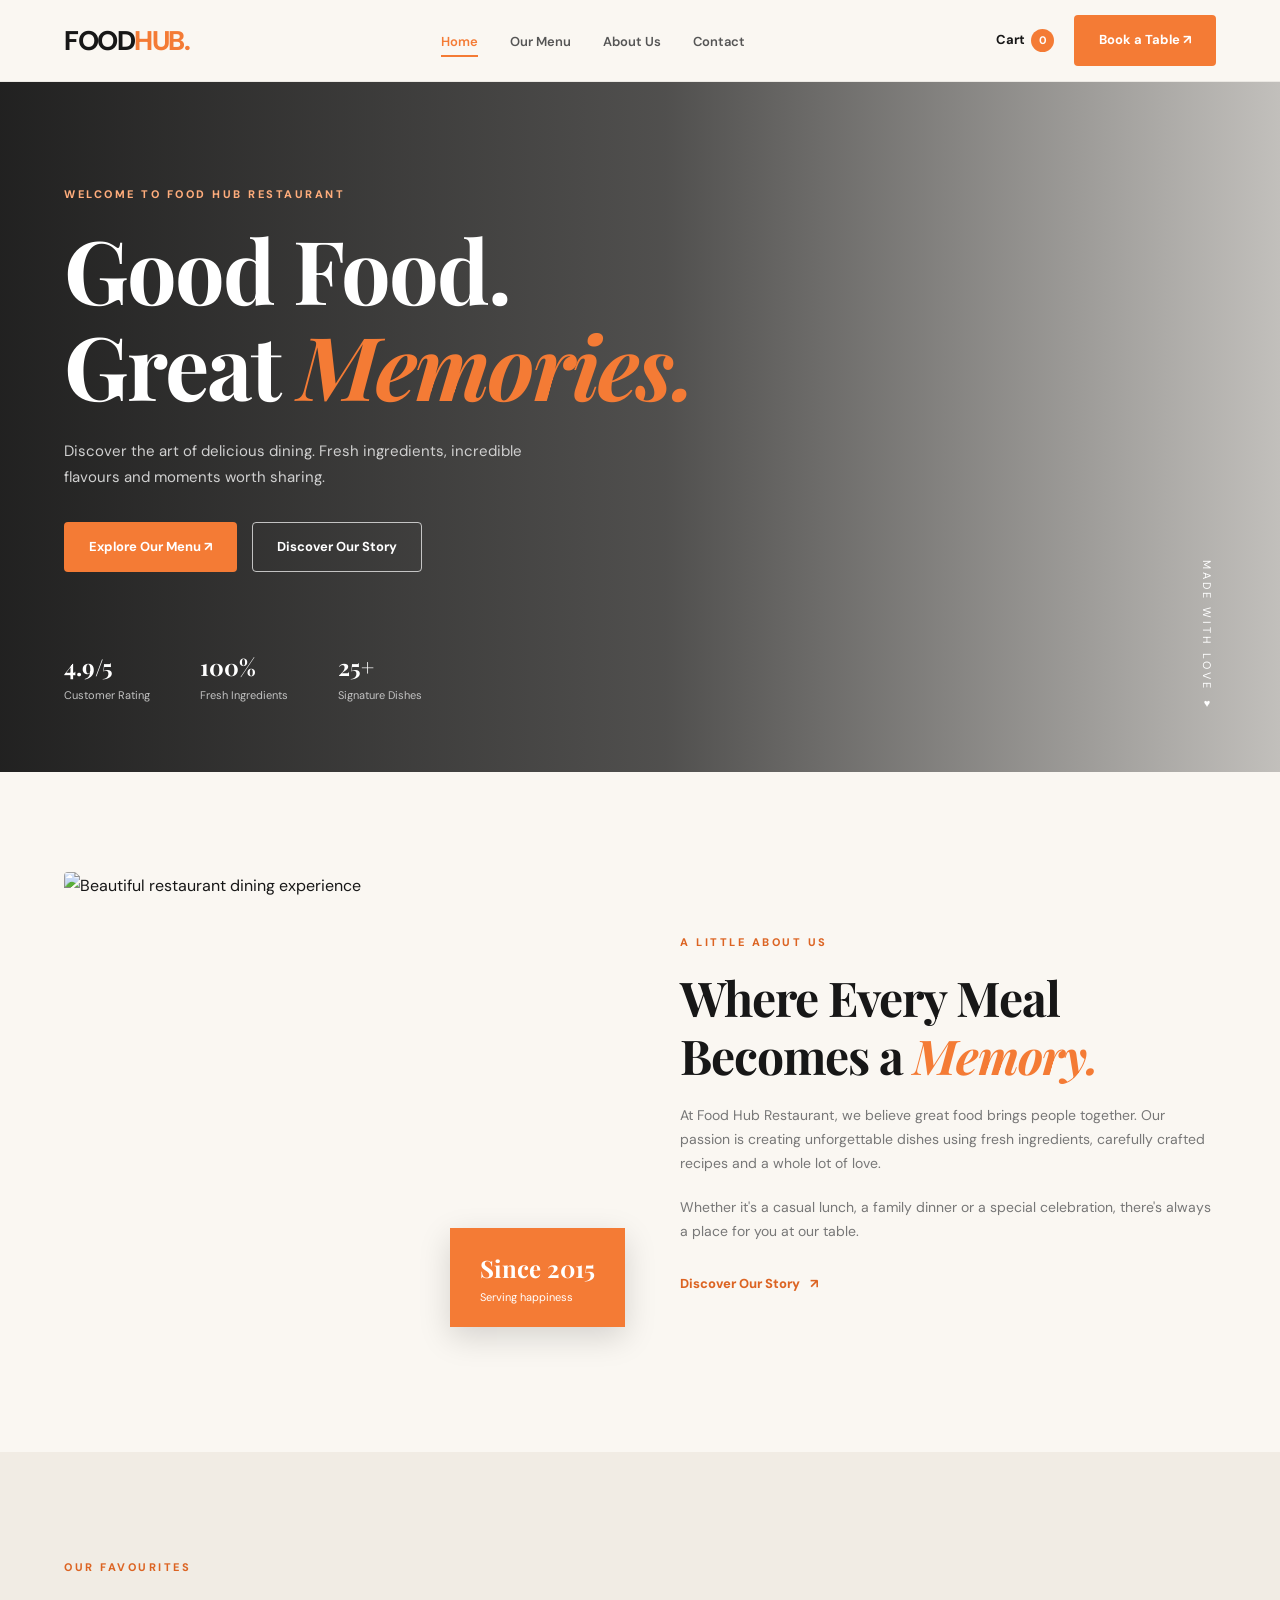
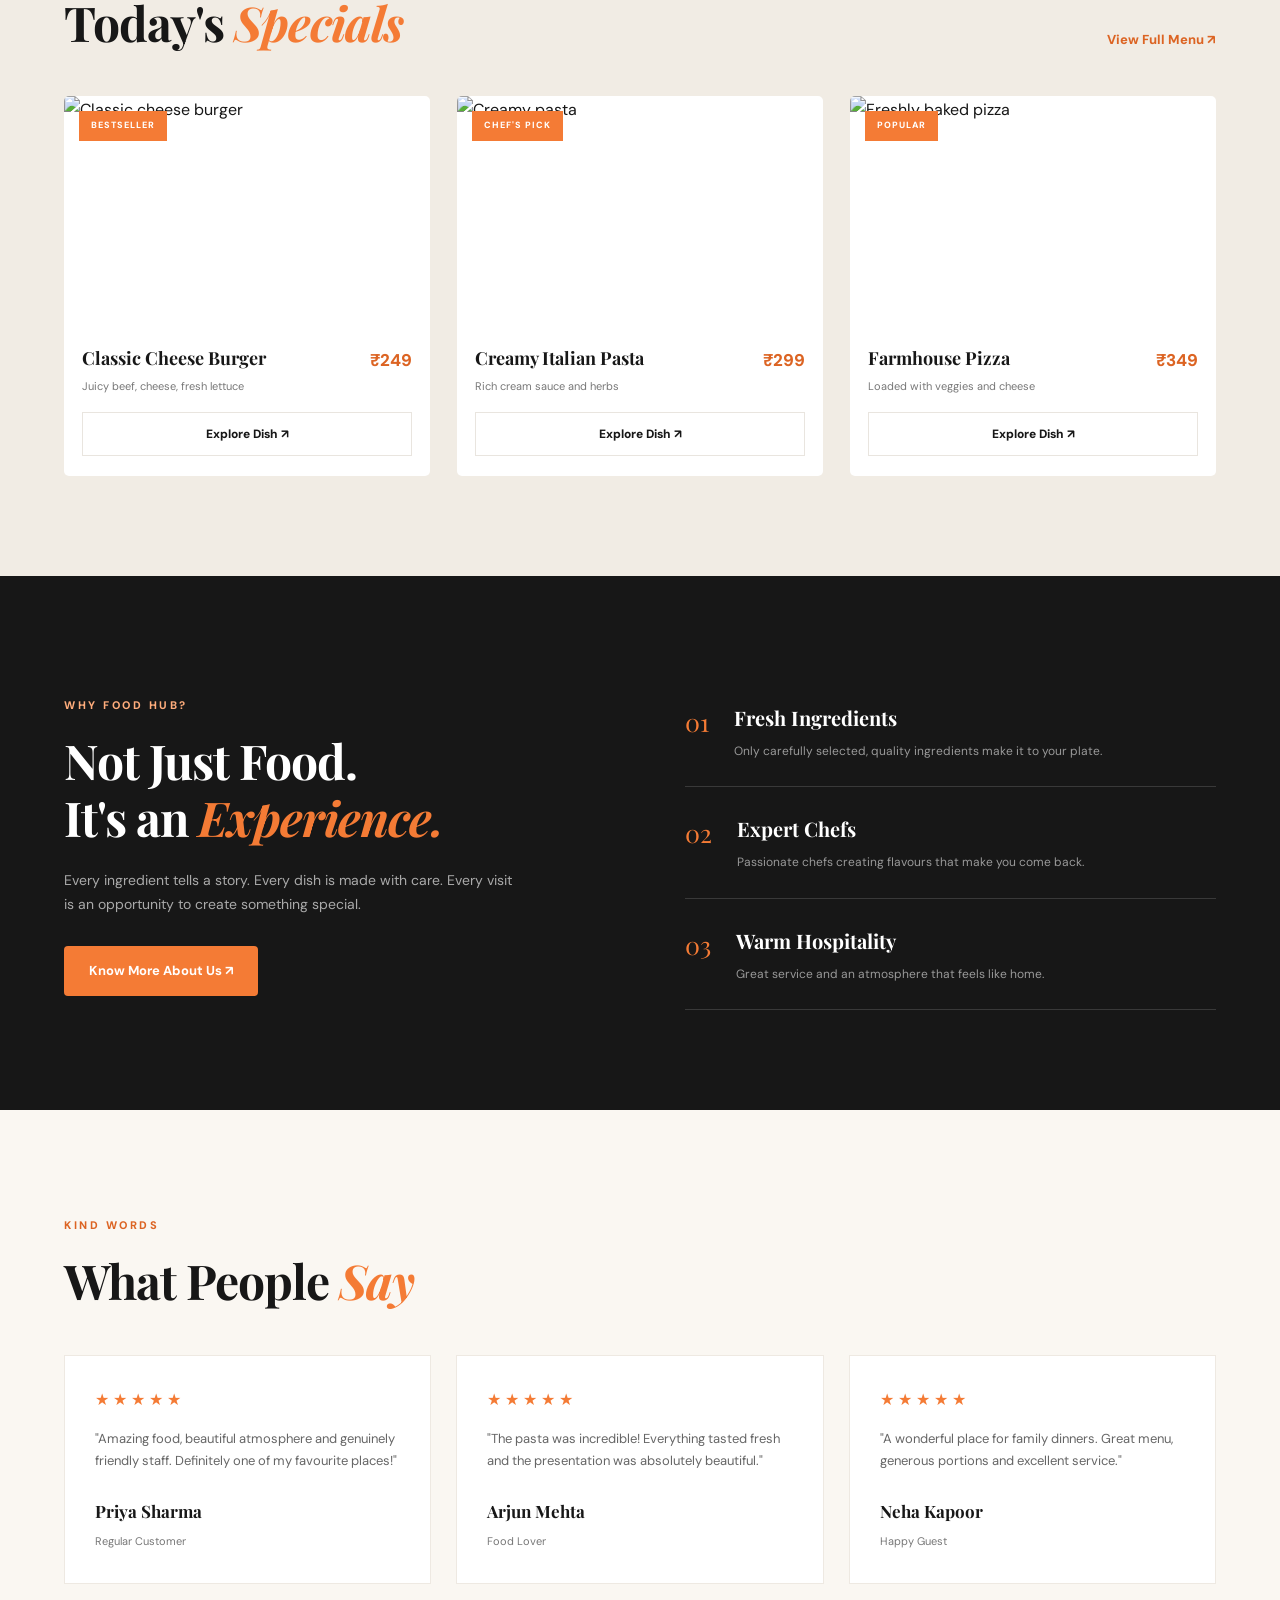
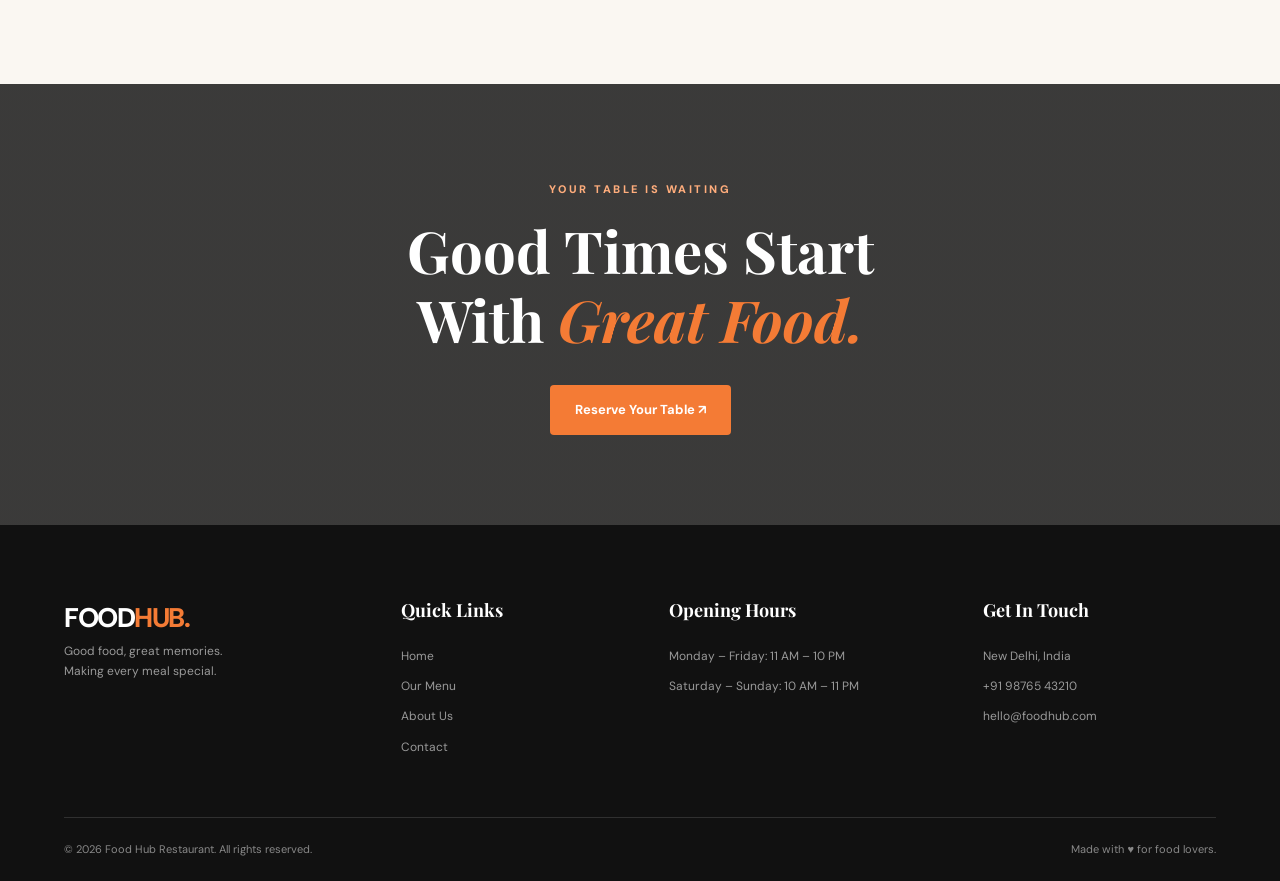
==== index.html @ f876ad27 "Initial commit - Food Hub Restaurant website" ====
<!DOCTYPE html>
<html lang="en">
<head>
    <meta charset="UTF-8">
    <meta name="viewport" content="width=device-width, initial-scale=1.0">
    <meta name="description" content="Food Hub Restaurant - Discover delicious food, fresh ingredients and unforgettable dining experiences.">
    <meta name="theme-color" content="#171717">
    <title>Food Hub Restaurant | Taste The Difference</title>
    <link rel="preconnect" href="https://fonts.googleapis.com">
    <link rel="preconnect" href="https://fonts.gstatic.com" crossorigin>
    <link href="https://fonts.googleapis.com/css2?family=DM+Sans:wght@400;500;600;700;800&family=Playfair+Display:wght@500;600;700;800&display=swap" rel="stylesheet">
    <link rel="stylesheet" href="css/style.css">
    <script src="js/main.js" defer></script>
</head>
<body>

<header class="header">
    <nav class="navbar container">
        <a href="index.html" class="logo">FOOD<span>HUB.</span></a>

        <button class="menu-toggle" aria-label="Toggle navigation" aria-expanded="false">
            <span></span><span></span><span></span>
        </button>

        <ul class="nav-links">
            <li><a href="index.html" class="active">Home</a></li>
            <li><a href="menu.html">Our Menu</a></li>
            <li><a href="about.html">About Us</a></li>
            <li><a href="contact.html">Contact</a></li>
        </ul>

        <div class="nav-actions">
            <a href="menu.html" class="cart-link">Cart <span class="cart-count">0</span></a>
            <a href="contact.html#reservation" class="btn btn-primary nav-book">Book a Table ↗</a>
        </div>
    </nav>
</header>

<main>
    <section class="hero">
        <div class="hero-overlay"></div>
        <div class="container hero-content">
            <span class="eyebrow light-eyebrow">WELCOME TO FOOD HUB RESTAURANT</span>
            <h1>Good Food.<br>Great <span>Memories.</span></h1>
            <p>Discover the art of delicious dining. Fresh ingredients, incredible flavours and moments worth sharing.</p>
            <div class="hero-buttons">
                <a href="menu.html" class="btn btn-primary">Explore Our Menu ↗</a>
                <a href="about.html" class="btn btn-outline">Discover Our Story</a>
            </div>
            <div class="hero-bottom">
                <div><strong>4.9/5</strong><span>Customer Rating</span></div>
                <div><strong>100%</strong><span>Fresh Ingredients</span></div>
                <div><strong>25+</strong><span>Signature Dishes</span></div>
            </div>
        </div>
        <div class="hero-tag">MADE WITH LOVE ♥</div>
    </section>

    <section class="welcome section-padding">
        <div class="container welcome-grid">
            <div class="welcome-image reveal">
                <img src="https://images.unsplash.com/photo-1414235077428-338989a2e8c0?auto=format&fit=crop&w=900&q=80" alt="Beautiful restaurant dining experience" loading="lazy">
                <div class="image-note"><strong>Since 2015</strong><span>Serving happiness</span></div>
            </div>
            <div class="welcome-content reveal">
                <span class="eyebrow">A LITTLE ABOUT US</span>
                <h2>Where Every Meal<br>Becomes a <span>Memory.</span></h2>
                <p>At Food Hub Restaurant, we believe great food brings people together. Our passion is creating unforgettable dishes using fresh ingredients, carefully crafted recipes and a whole lot of love.</p>
                <p>Whether it's a casual lunch, a family dinner or a special celebration, there's always a place for you at our table.</p>
                <a href="about.html" class="text-link">Discover Our Story <span>↗</span></a>
            </div>
        </div>
    </section>

    <section class="specials section-padding">
        <div class="container">
            <div class="section-heading reveal">
                <div>
                    <span class="eyebrow">OUR FAVOURITES</span>
                    <h2>Today's <span>Specials</span></h2>
                </div>
                <a href="menu.html" class="text-link">View Full Menu ↗</a>
            </div>

            <div class="food-grid">
                <article class="food-card reveal">
                    <div class="food-image">
                        <img src="https://images.unsplash.com/photo-1571091718767-18b5b1457add?auto=format&fit=crop&w=700&q=80" alt="Classic cheese burger" loading="lazy">
                        <span class="food-label">BESTSELLER</span>
                    </div>
                    <div class="food-info">
                        <div><h3>Classic Cheese Burger</h3><span>Juicy beef, cheese, fresh lettuce</span></div>
                        <div class="food-price">₹249</div>
                    </div>
                    <a href="menu.html" class="food-order">Explore Dish ↗</a>
                </article>

                <article class="food-card reveal">
                    <div class="food-image">
                        <img src="https://images.unsplash.com/photo-1473093295043-cdd812d0e601?auto=format&fit=crop&w=700&q=80" alt="Creamy pasta" loading="lazy">
                        <span class="food-label">CHEF'S PICK</span>
                    </div>
                    <div class="food-info">
                        <div><h3>Creamy Italian Pasta</h3><span>Rich cream sauce and herbs</span></div>
                        <div class="food-price">₹299</div>
                    </div>
                    <a href="menu.html" class="food-order">Explore Dish ↗</a>
                </article>

                <article class="food-card reveal">
                    <div class="food-image">
                        <img src="https://images.unsplash.com/photo-1574071318508-1cdbab80d002?auto=format&fit=crop&w=700&q=80" alt="Freshly baked pizza" loading="lazy">
                        <span class="food-label">POPULAR</span>
                    </div>
                    <div class="food-info">
                        <div><h3>Farmhouse Pizza</h3><span>Loaded with veggies and cheese</span></div>
                        <div class="food-price">₹349</div>
                    </div>
                    <a href="menu.html" class="food-order">Explore Dish ↗</a>
                </article>
            </div>
        </div>
    </section>

    <section class="experience section-padding">
        <div class="container experience-grid">
            <div class="experience-content reveal">
                <span class="eyebrow light-eyebrow">WHY FOOD HUB?</span>
                <h2>Not Just Food.<br>It's an <span>Experience.</span></h2>
                <p>Every ingredient tells a story. Every dish is made with care. Every visit is an opportunity to create something special.</p>
                <a href="about.html" class="btn btn-primary">Know More About Us ↗</a>
            </div>
            <div class="experience-points reveal">
                <div class="experience-point"><span>01</span><div><h3>Fresh Ingredients</h3><p>Only carefully selected, quality ingredients make it to your plate.</p></div></div>
                <div class="experience-point"><span>02</span><div><h3>Expert Chefs</h3><p>Passionate chefs creating flavours that make you come back.</p></div></div>
                <div class="experience-point"><span>03</span><div><h3>Warm Hospitality</h3><p>Great service and an atmosphere that feels like home.</p></div></div>
            </div>
        </div>
    </section>

    <section class="testimonials section-padding">
        <div class="container">
            <div class="section-heading reveal">
                <div><span class="eyebrow">KIND WORDS</span><h2>What People <span>Say</span></h2></div>
            </div>
            <div class="review-grid">
                <article class="review-card reveal"><div class="stars">★★★★★</div><p>"Amazing food, beautiful atmosphere and genuinely friendly staff. Definitely one of my favourite places!"</p><h4>Priya Sharma</h4><span>Regular Customer</span></article>
                <article class="review-card reveal"><div class="stars">★★★★★</div><p>"The pasta was incredible! Everything tasted fresh and the presentation was absolutely beautiful."</p><h4>Arjun Mehta</h4><span>Food Lover</span></article>
                <article class="review-card reveal"><div class="stars">★★★★★</div><p>"A wonderful place for family dinners. Great menu, generous portions and excellent service."</p><h4>Neha Kapoor</h4><span>Happy Guest</span></article>
            </div>
        </div>
    </section>

    <section class="cta-section">
        <div class="container cta-content">
            <span class="eyebrow light-eyebrow">YOUR TABLE IS WAITING</span>
            <h2>Good Times Start<br>With <span>Great Food.</span></h2>
            <a href="contact.html#reservation" class="btn btn-primary">Reserve Your Table ↗</a>
        </div>
    </section>
</main>

<footer class="footer">
    <div class="container footer-grid">
        <div><a href="index.html" class="logo footer-logo">FOOD<span>HUB.</span></a><p>Good food, great memories.<br>Making every meal special.</p></div>
        <div><h3>Quick Links</h3><a href="index.html">Home</a><a href="menu.html">Our Menu</a><a href="about.html">About Us</a><a href="contact.html">Contact</a></div>
        <div><h3>Opening Hours</h3><p>Monday – Friday: 11 AM – 10 PM</p><p>Saturday – Sunday: 10 AM – 11 PM</p></div>
        <div><h3>Get In Touch</h3><p>New Delhi, India</p><p>+91 98765 43210</p><p>hello@foodhub.com</p></div>
    </div>
    <div class="container footer-bottom"><span>© 2026 Food Hub Restaurant. All rights reserved.</span><span>Made with ♥ for food lovers.</span></div>
</footer>

</body>
</html>
---- css/style.css ----
/* =========================================
   FOOD HUB RESTAURANT
   Main Stylesheet
========================================= */

:root {
    --dark: #171717;
    --dark-light: #222222;
    --orange: #f47b35;
    --orange-dark: #dc6423;
    --cream: #faf7f2;
    --white: #ffffff;
    --gray: #777777;
    --light-gray: #e9e5df;
    --heading: "Playfair Display", Georgia, serif;
    --body: "DM Sans", sans-serif;
    --transition: all 0.35s ease;
}

* {
    margin: 0;
    padding: 0;
    box-sizing: border-box;
}

html {
    scroll-behavior: smooth;
    scroll-padding-top: 90px;
}

body {
    font-family: var(--body);
    color: var(--dark);
    background: var(--cream);
    line-height: 1.7;
    overflow-x: hidden;
}

body, button, input, textarea, select {
    font-family: var(--body);
}

a {
    text-decoration: none;
    color: inherit;
}

button {
    cursor: pointer;
}

img {
    width: 100%;
    display: block;
    object-fit: cover;
}

.container {
    width: min(1180px, 90%);
    margin-inline: auto;
}

.section-padding {
    padding: 100px 0;
}

/* HEADER */

.header {
    height: 82px;
    position: sticky;
    top: 0;
    z-index: 1000;
    background: rgba(250, 247, 242, 0.96);
    backdrop-filter: blur(14px);
    border-bottom: 1px solid rgba(0,0,0,0.06);
}

.navbar {
    height: 100%;
    display: flex;
    align-items: center;
    justify-content: space-between;
    gap: 25px;
}

.logo {
    font-size: 27px;
    font-weight: 800;
    letter-spacing: -1.5px;
    color: var(--dark);
    white-space: nowrap;
}

.logo span {
    color: var(--orange);
}

.nav-links {
    display: flex;
    align-items: center;
    gap: 32px;
    list-style: none;
}

.nav-links a {
    font-size: 13px;
    font-weight: 600;
    color: #555;
    position: relative;
    transition: var(--transition);
}

.nav-links a::after {
    content: "";
    position: absolute;
    left: 0;
    bottom: -7px;
    height: 2px;
    width: 0;
    background: var(--orange);
    transition: var(--transition);
}

.nav-links a:hover,
.nav-links a.active {
    color: var(--orange);
}

.nav-links a:hover::after,
.nav-links a.active::after {
    width: 100%;
}

.nav-actions {
    display: flex;
    align-items: center;
    gap: 20px;
}

.cart-link {
    font-size: 13px;
    font-weight: 700;
    white-space: nowrap;
}

.cart-count {
    display: inline-grid;
    place-items: center;
    width: 23px;
    height: 23px;
    border-radius: 50%;
    background: var(--orange);
    color: white;
    margin-left: 3px;
    font-size: 11px;
}

.btn {
    display: inline-flex;
    justify-content: center;
    align-items: center;
    gap: 8px;
    padding: 13px 24px;
    font-size: 13px;
    font-weight: 700;
    border: 1px solid transparent;
    border-radius: 4px;
    transition: var(--transition);
    cursor: pointer;
}

.btn-primary {
    background: var(--orange);
    color: white;
}

.btn-primary:hover {
    background: var(--orange-dark);
    transform: translateY(-3px);
    box-shadow: 0 10px 25px rgba(244,123,53,0.25);
}

.btn-outline {
    border-color: rgba(255,255,255,0.7);
    color: white;
}

.btn-outline:hover {
    background: white;
    color: var(--dark);
}

.btn-dark {
    background: var(--dark);
    color: white;
}

.btn-dark:hover {
    background: var(--orange);
    transform: translateY(-3px);
}

.menu-toggle {
    display: none;
    border: 0;
    background: transparent;
    width: 32px;
    height: 32px;
}

.menu-toggle span {
    display: block;
    height: 2px;
    width: 25px;
    background: var(--dark);
    margin: 5px auto;
    transition: var(--transition);
}

/* HERO */

.hero {
    min-height: 690px;
    display: flex;
    align-items: center;
    position: relative;
    color: white;
    background: url("https://images.unsplash.com/photo-1517248135467-4c7edcad34c4?auto=format&fit=crop&w=2000&q=85") center/cover no-repeat;
}

.hero-overlay {
    position: absolute;
    inset: 0;
    background: linear-gradient(90deg, rgba(15,15,15,.92) 0%, rgba(15,15,15,.72) 52%, rgba(15,15,15,.24) 100%);
}

.hero-content {
    position: relative;
    z-index: 1;
    padding-top: 30px;
    animation: heroEnter 1s ease both;
}

.eyebrow {
    color: var(--orange-dark);
    font-size: 11px;
    font-weight: 800;
    letter-spacing: 2.5px;
    display: inline-block;
    margin-bottom: 17px;
}

.light-eyebrow {
    color: #ffad7c;
}

.hero h1,
.page-hero h1 {
    font-family: var(--heading);
    font-size: clamp(52px, 7vw, 88px);
    line-height: 1.1;
    font-weight: 700;
    letter-spacing: -2px;
}

.hero h1 span,
.page-hero h1 span,
.experience h2 span,
.cta-content h2 span {
    color: var(--orange);
    font-style: italic;
}

.hero-content > p {
    color: #d0d0d0;
    max-width: 510px;
    font-size: 15px;
    margin: 25px 0 32px;
}

.hero-buttons {
    display: flex;
    flex-wrap: wrap;
    gap: 15px;
}

.hero-bottom {
    display: flex;
    gap: 50px;
    margin-top: 75px;
}

.hero-bottom div {
    display: flex;
    flex-direction: column;
}

.hero-bottom strong {
    font-size: 23px;
    font-family: var(--heading);
}

.hero-bottom span {
    color: #c3c3c3;
    font-size: 11px;
}

.hero-tag {
    position: absolute;
    right: 5%;
    bottom: 60px;
    color: white;
    font-size: 11px;
    letter-spacing: 3px;
    writing-mode: vertical-rl;
}

/* SECTION HEADINGS */

.section-heading {
    display: flex;
    justify-content: space-between;
    align-items: end;
    gap: 25px;
    margin-bottom: 45px;
}

.section-heading h2,
.welcome-content h2,
.experience h2,
.contact-info h2,
.reservation-card h2,
.location-content h2 {
    font-family: var(--heading);
    font-size: clamp(34px, 4vw, 48px);
    line-height: 1.2;
    letter-spacing: -1px;
}

.section-heading h2 span,
.welcome-content h2 span,
.contact-info h2 span,
.reservation-card h2 span,
.location-content h2 span {
    color: var(--orange);
    font-style: italic;
}

.text-link {
    display: inline-flex;
    gap: 10px;
    align-items: center;
    color: var(--orange-dark);
    font-size: 13px;
    font-weight: 800;
    white-space: nowrap;
    transition: var(--transition);
}

.text-link:hover {
    gap: 17px;
}

/* WELCOME */

.welcome-grid {
    display: grid;
    grid-template-columns: 1fr 1fr;
    align-items: center;
    gap: 80px;
}

.welcome-image {
    position: relative;
}

.welcome-image img {
    height: 480px;
    border-radius: 4px;
}

.image-note {
    position: absolute;
    bottom: 25px;
    right: -25px;
    background: var(--orange);
    color: white;
    padding: 20px 30px;
    display: flex;
    flex-direction: column;
    box-shadow: 0 10px 30px rgba(0,0,0,.15);
}

.image-note strong {
    font-size: 24px;
    font-family: var(--heading);
}

.image-note span {
    font-size: 11px;
}

.welcome-content > p {
    font-size: 14px;
    color: var(--gray);
    margin-top: 20px;
}

.welcome-content .text-link {
    margin-top: 30px;
}

/* FOOD CARDS */

.specials {
    background: #f1ece4;
}

.food-grid {
    display: grid;
    grid-template-columns: repeat(3, 1fr);
    gap: 27px;
}

.food-card {
    background: white;
    border-radius: 5px;
    overflow: hidden;
    transition: var(--transition);
}

.food-card:hover {
    transform: translateY(-8px);
    box-shadow: 0 20px 45px rgba(0,0,0,.09);
}

.food-image {
    height: 230px;
    overflow: hidden;
    position: relative;
}

.food-image img {
    height: 100%;
    transition: transform .65s ease;
}

.food-card:hover .food-image img {
    transform: scale(1.08);
}

.food-label {
    position: absolute;
    top: 15px;
    left: 15px;
    background: var(--orange);
    color: white;
    font-size: 9px;
    font-weight: 800;
    letter-spacing: 1px;
    padding: 7px 12px;
}

.food-info {
    display: flex;
    justify-content: space-between;
    align-items: start;
    gap: 10px;
    padding: 20px 18px 13px;
}

.food-info h3 {
    font-family: var(--heading);
    font-size: 18px;
    line-height: 1.4;
}

.food-info span {
    font-size: 11px;
    color: var(--gray);
}

.food-price {
    color: var(--orange-dark);
    font-size: 17px;
    font-weight: 800;
    white-space: nowrap;
}

.food-order,
.add-cart {
    display: block;
    margin: 0 18px 20px;
    padding: 11px;
    text-align: center;
    border: 1px solid var(--light-gray);
    background: transparent;
    color: var(--dark);
    width: calc(100% - 36px);
    font-size: 12px;
    font-weight: 800;
    transition: var(--transition);
}

.food-order:hover,
.add-cart:hover {
    background: var(--orange);
    border-color: var(--orange);
    color: white;
}

.add-cart:active {
    transform: scale(.97);
}

/* EXPERIENCE */

.experience {
    background: var(--dark);
    color: white;
}

.experience-grid {
    display: grid;
    grid-template-columns: 1fr 1fr;
    gap: 90px;
    align-items: center;
}

.experience-content > p {
    color: #aaa;
    font-size: 14px;
    margin: 22px 0 30px;
    max-width: 450px;
}

.experience-points {
    display: flex;
    flex-direction: column;
}

.experience-point {
    display: flex;
    gap: 25px;
    padding: 25px 0;
    border-bottom: 1px solid #393939;
}

.experience-point > span,
.value-card > span {
    font-family: var(--heading);
    color: var(--orange);
    font-size: 25px;
}

.experience-point h3 {
    font-family: var(--heading);
    font-size: 20px;
}

.experience-point p {
    color: #999;
    font-size: 12px;
    margin-top: 6px;
}

/* TESTIMONIALS */

.review-grid {
    display: grid;
    grid-template-columns: repeat(3, 1fr);
    gap: 25px;
}

.review-card {
    background: white;
    padding: 30px;
    border: 1px solid #eee9e2;
    transition: var(--transition);
}

.review-card:hover {
    border-color: var(--orange);
    transform: translateY(-5px);
}

.stars {
    color: var(--orange);
    letter-spacing: 4px;
    margin-bottom: 15px;
}

.review-card p {
    color: #666;
    font-size: 13px;
    margin-bottom: 25px;
}

.review-card h4 {
    font-family: var(--heading);
    font-size: 17px;
}

.review-card > span {
    font-size: 11px;
    color: var(--gray);
}

/* CTA */

.cta-section {
    padding: 90px 0;
    text-align: center;
    color: white;
    background: linear-gradient(rgba(20,20,20,.83),rgba(20,20,20,.83)),
    url("https://images.unsplash.com/photo-1515003197210-e0cd7184f8b5?auto=format&fit=crop&w=1600&q=80") center/cover fixed;
}

.cta-content h2 {
    font-family: var(--heading);
    font-size: clamp(36px, 5vw, 58px);
    line-height: 1.2;
    margin-bottom: 30px;
}

/* PAGE HERO */

.page-hero {
    min-height: 380px;
    display: flex;
    align-items: center;
    color: white;
    background-position: center;
    background-size: cover;
    position: relative;
}

.page-hero::before {
    content: "";
    position: absolute;
    inset: 0;
    background: rgba(15,15,15,.72);
}

.page-hero-content {
    position: relative;
    z-index: 1;
    padding: 60px 0;
    animation: heroEnter .8s ease both;
}

.page-hero h1 {
    font-size: clamp(45px, 6vw, 72px);
}

.page-hero p {
    color: #ccc;
    max-width: 520px;
    font-size: 14px;
    margin: 18px 0;
}

.menu-hero {
    background-image: url("https://images.unsplash.com/photo-1498837167922-ddd27525d352?auto=format&fit=crop&w=1800&q=80");
}

.about-hero {
    background-image: url("https://images.unsplash.com/photo-1414235077428-338989a2e8c0?auto=format&fit=crop&w=1800&q=80");
}

.contact-hero {
    background-image: url("https://images.unsplash.com/photo-1517248135467-4c7edcad34c4?auto=format&fit=crop&w=1800&q=80");
}

.breadcrumb {
    font-size: 11px;
    color: #bbb;
}

.breadcrumb a {
    color: var(--orange);
}

/* MENU */

.menu-section {
    min-height: 600px;
}

.menu-heading > p {
    color: var(--gray);
    font-size: 13px;
}

.filter-buttons {
    display: flex;
    flex-wrap: wrap;
    gap: 10px;
    margin-bottom: 35px;
}

.filter-btn {
    border: 1px solid #ddd5cb;
    background: transparent;
    padding: 10px 20px;
    border-radius: 30px;
    font-size: 12px;
    font-weight: 700;
    transition: var(--transition);
}

.filter-btn:hover,
.filter-btn.active {
    background: var(--orange);
    border-color: var(--orange);
    color: white;
}

.menu-grid {
    grid-template-columns: repeat(3, 1fr);
}

.menu-grid .food-card {
    animation: cardEnter .4s ease both;
}

.food-card.hide {
    display: none;
}

.cart-summary {
    margin-top: 45px;
    padding: 25px 30px;
    background: var(--dark);
    color: white;
    display: flex;
    align-items: center;
    justify-content: space-between;
    gap: 20px;
    border-radius: 5px;
}

.cart-summary > div > span {
    font-size: 12px;
    color: #aaa;
}

.cart-summary h3 {
    font-size: 19px;
    font-family: var(--heading);
}

.cart-summary h3 span {
    color: var(--orange);
}

/* ABOUT */

.value-grid {
    display: grid;
    grid-template-columns: repeat(3, 1fr);
    gap: 25px;
    margin-top: 30px;
}

.value-card {
    padding: 30px;
    background: #252525;
    border: 1px solid #383838;
    transition: var(--transition);
}

.value-card:hover {
    border-color: var(--orange);
    transform: translateY(-7px);
}

.value-card h3 {
    font-family: var(--heading);
    font-size: 22px;
    margin: 20px 0 10px;
}

.value-card p {
    color: #aaa;
    font-size: 13px;
}

.team-section {
    background: #f1ece4;
}

.team-grid {
    display: grid;
    grid-template-columns: repeat(3, 1fr);
    gap: 25px;
}

.team-card {
    background: white;
    overflow: hidden;
    transition: var(--transition);
}

.team-card:hover {
    transform: translateY(-7px);
}

.team-card img {
    height: 320px;
    object-position: top;
    transition: var(--transition);
}

.team-card:hover img {
    transform: scale(1.03);
}

.team-card div {
    padding: 20px;
}

.team-card h3 {
    font-family: var(--heading);
}

.team-card p {
    color: var(--orange-dark);
    font-size: 12px;
}

/* CONTACT */

.contact-grid {
    display: grid;
    grid-template-columns: .8fr 1.2fr;
    gap: 70px;
    align-items: start;
}

.contact-info > p,
.reservation-card > p {
    color: var(--gray);
    font-size: 13px;
    margin: 20px 0 35px;
}

.contact-detail {
    display: flex;
    align-items: center;
    gap: 18px;
    margin-bottom: 25px;
}

.detail-icon {
    width: 48px;
    height: 48px;
    flex-shrink: 0;
    display: grid;
    place-items: center;
    background: #f5e4d7;
    color: var(--orange-dark);
    border-radius: 50%;
    font-size: 21px;
}

.contact-detail h3 {
    font-family: var(--heading);
    font-size: 16px;
}

.contact-detail p {
    color: var(--gray);
    font-size: 12px;
}

.reservation-card {
    padding: 40px;
    background: white;
    box-shadow: 0 15px 50px rgba(0,0,0,.06);
    border: 1px solid #eee9e2;
}

.reservation-card h2 {
    font-size: 36px;
}

.reservation-card > p {
    margin: 10px 0 25px;
}

.form-row {
    display: grid;
    grid-template-columns: 1fr 1fr;
    gap: 18px;
}

.form-group {
    display: flex;
    flex-direction: column;
    gap: 7px;
    margin-bottom: 18px;
}

.form-group label {
    font-size: 11px;
    font-weight: 800;
}

.form-group input,
.form-group select,
.form-group textarea {
    width: 100%;
    padding: 13px;
    border: 1px solid #e4dfd8;
    border-radius: 3px;
    outline: none;
    background: #fcfbf9;
    color: var(--dark);
    font-size: 12px;
    transition: var(--transition);
}

.form-group input:focus,
.form-group select:focus,
.form-group textarea:focus {
    border-color: var(--orange);
    box-shadow: 0 0 0 3px rgba(244,123,53,.1);
}

.form-group textarea {
    resize: vertical;
}

.form-submit {
    width: 100%;
    border: none;
}

.form-message {
    font-size: 13px;
    font-weight: 700;
    margin-top: 15px;
    text-align: center;
}

.form-message.success {
    color: #238449;
}

.form-message.error {
    color: #cc3333;
}

.form-note {
    display: block;
    text-align: center;
    color: #999;
    margin-top: 12px;
    font-size: 10px;
}

.location-section {
    padding: 65px 0;
    background: #f1ece4;
}

.location-content {
    display: flex;
    justify-content: space-between;
    align-items: center;
    gap: 25px;
}

.location-content p {
    font-size: 13px;
    color: var(--gray);
}

/* FOOTER */

.footer {
    background: #111;
    color: white;
    padding-top: 70px;
}

.footer-grid {
    display: grid;
    grid-template-columns: 1.3fr 1fr 1.2fr 1fr;
    gap: 35px;
    padding-bottom: 50px;
}

.footer-logo {
    color: white;
}

.footer-grid h3 {
    font-family: var(--heading);
    font-size: 18px;
    margin-bottom: 20px;
}

.footer-grid p,
.footer-grid > div > a:not(.logo) {
    display: block;
    color: #999;
    font-size: 12px;
    margin-bottom: 10px;
    transition: var(--transition);
}

.footer-grid > div > a:not(.logo):hover {
    color: var(--orange);
    padding-left: 5px;
}

.footer-bottom {
    border-top: 1px solid #303030;
    padding: 22px 0;
    display: flex;
    justify-content: space-between;
    gap: 15px;
    color: #888;
    font-size: 11px;
}

/* ANIMATIONS */

@keyframes heroEnter {
    from {
        opacity: 0;
        transform: translateY(30px);
    }
    to {
        opacity: 1;
        transform: translateY(0);
    }
}

@keyframes cardEnter {
    from {
        opacity: 0;
        transform: translateY(15px);
    }
    to {
        opacity: 1;
        transform: translateY(0);
    }
}

.reveal {
    opacity: 0;
    transform: translateY(35px);
    transition: opacity .8s ease, transform .8s ease;
}

.reveal.show {
    opacity: 1;
    transform: translateY(0);
}

/* RESPONSIVE TABLET */

@media (max-width: 1000px) {
    .nav-links {
        gap: 18px;
    }

    .nav-actions {
        gap: 12px;
    }

    .nav-book {
        padding: 11px 14px;
    }

    .welcome-grid {
        gap: 45px;
    }

    .experience-grid {
        gap: 45px;
    }

    .contact-grid {
        gap: 35px;
    }

    .footer-grid {
        grid-template-columns: repeat(2, 1fr);
    }
}

/* RESPONSIVE MOBILE */

@media (max-width: 760px) {
    .section-padding {
        padding: 70px 0;
    }

    .header {
        height: 70px;
    }

    .navbar {
        position: relative;
    }

    .logo {
        font-size: 24px;
    }

    .menu-toggle {
        display: block;
        order: 3;
    }

    .menu-toggle.active span:nth-child(1) {
        transform: translateY(7px) rotate(45deg);
    }

    .menu-toggle.active span:nth-child(2) {
        opacity: 0;
    }

    .menu-toggle.active span:nth-child(3) {
        transform: translateY(-7px) rotate(-45deg);
    }

    .nav-links {
        position: absolute;
        top: 70px;
        left: -5.6%;
        width: 111.2%;
        background: var(--cream);
        display: flex;
        flex-direction: column;
        align-items: stretch;
        gap: 0;
        padding: 10px 5% 20px;
        border-top: 1px solid #eee;
        box-shadow: 0 15px 20px rgba(0,0,0,.08);
        visibility: hidden;
        opacity: 0;
        transform: translateY(-10px);
        transition: var(--transition);
    }

    .nav-links.open {
        visibility: visible;
        opacity: 1;
        transform: translateY(0);
    }

    .nav-links li a {
        display: block;
        padding: 12px 0;
    }

    .nav-links a::after {
        display: none;
    }

    .nav-actions {
        margin-left: auto;
        gap: 10px;
    }

    .nav-book {
        display: none;
    }

    .hero {
        min-height: 620px;
        background-position: 60% center;
    }

    .hero-overlay {
        background: linear-gradient(90deg, rgba(15,15,15,.9), rgba(15,15,15,.55));
    }

    .hero h1 {
        font-size: clamp(48px, 11vw, 70px);
    }

    .hero-content > p {
        font-size: 13px;
    }

    .hero-bottom {
        gap: 25px;
        margin-top: 55px;
    }

    .hero-bottom strong {
        font-size: 19px;
    }

    .hero-bottom span {
        font-size: 9px;
    }

    .hero-tag {
        display: none;
    }

    .welcome-grid,
    .experience-grid,
    .contact-grid {
        grid-template-columns: 1fr;
        gap: 45px;
    }

    .welcome-image img {
        height: 360px;
    }

    .image-note {
        right: 10px;
        bottom: 10px;
    }

    .food-grid,
    .menu-grid,
    .review-grid,
    .value-grid,
    .team-grid {
        grid-template-columns: repeat(2, 1fr);
    }

    .food-image {
        height: 190px;
    }

    .food-info {
        padding: 15px 12px 10px;
    }

    .food-info h3 {
        font-size: 15px;
    }

    .food-info span {
        font-size: 10px;
    }

    .food-price {
        font-size: 14px;
    }

    .food-order,
    .add-cart {
        margin: 0 12px 15px;
        width: calc(100% - 24px);
    }

    .section-heading {
        align-items: start;
        flex-direction: column;
        margin-bottom: 30px;
    }

    .section-heading h2 {
        font-size: 36px;
    }

    .page-hero {
        min-height: 320px;
    }

    .page-hero h1 {
        font-size: 48px;
    }

    .menu-heading > p {
        margin-top: -15px;
    }

    .filter-buttons {
        gap: 8px;
    }

    .filter-btn {
        padding: 9px 14px;
        font-size: 11px;
    }

    .reservation-card {
        padding: 25px 20px;
    }

    .location-content {
        align-items: flex-start;
        flex-direction: column;
    }

    .footer-grid {
        grid-template-columns: repeat(2, 1fr);
        gap: 35px 20px;
    }
}

/* SMALL MOBILE */

@media (max-width: 480px) {
    .container {
        width: 90%;
    }

    .hero {
        min-height: 580px;
    }

    .hero h1 {
        font-size: 48px;
    }

    .hero-buttons {
        flex-direction: column;
        align-items: flex-start;
    }

    .hero-bottom {
        gap: 17px;
    }

    .hero-bottom strong {
        font-size: 17px;
    }

    .hero-bottom span {
        font-size: 8px;
    }

    .food-grid,
    .menu-grid,
    .review-grid,
    .value-grid,
    .team-grid {
        grid-template-columns: 1fr;
    }

    .food-image {
        height: 235px;
    }

    .team-card img {
        height: 300px;
    }

    .form-row {
        grid-template-columns: 1fr;
        gap: 0;
    }

    .cart-summary {
        flex-direction: column;
        align-items: stretch;
    }

    .cart-summary .btn {
        width: 100%;
    }

    .footer-grid {
        grid-template-columns: 1fr;
    }

    .footer-bottom {
        flex-direction: column;
        font-size: 10px;
    }

    .reservation-card h2 {
        font-size: 30px;
    }
}

/* ACCESSIBILITY */

@media (prefers-reduced-motion: reduce) {
    *,
    *::before,
    *::after {
        scroll-behavior: auto !important;
        animation-duration: 0.01ms !important;
        animation-iteration-count: 1 !important;
        transition-duration: 0.01ms !important;
    }

    .reveal {
        opacity: 1;
        transform: none;
    }
}
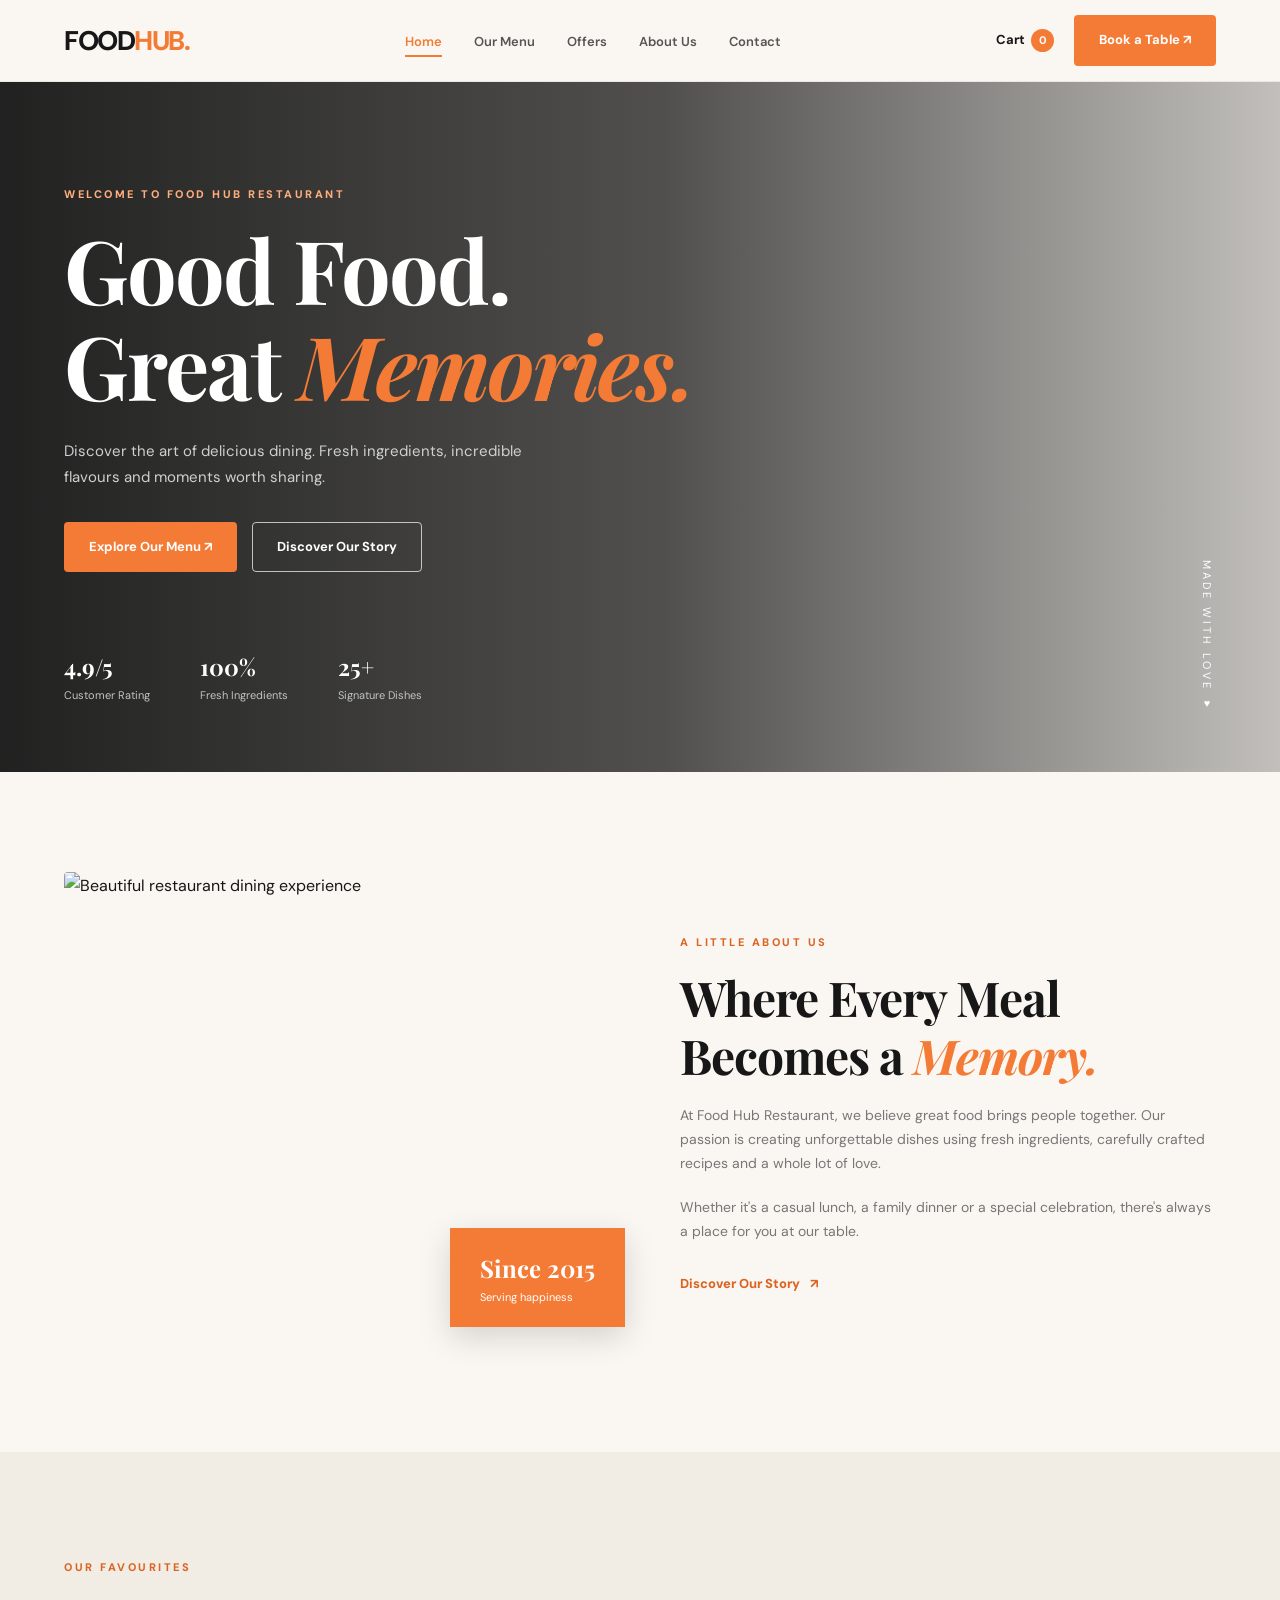
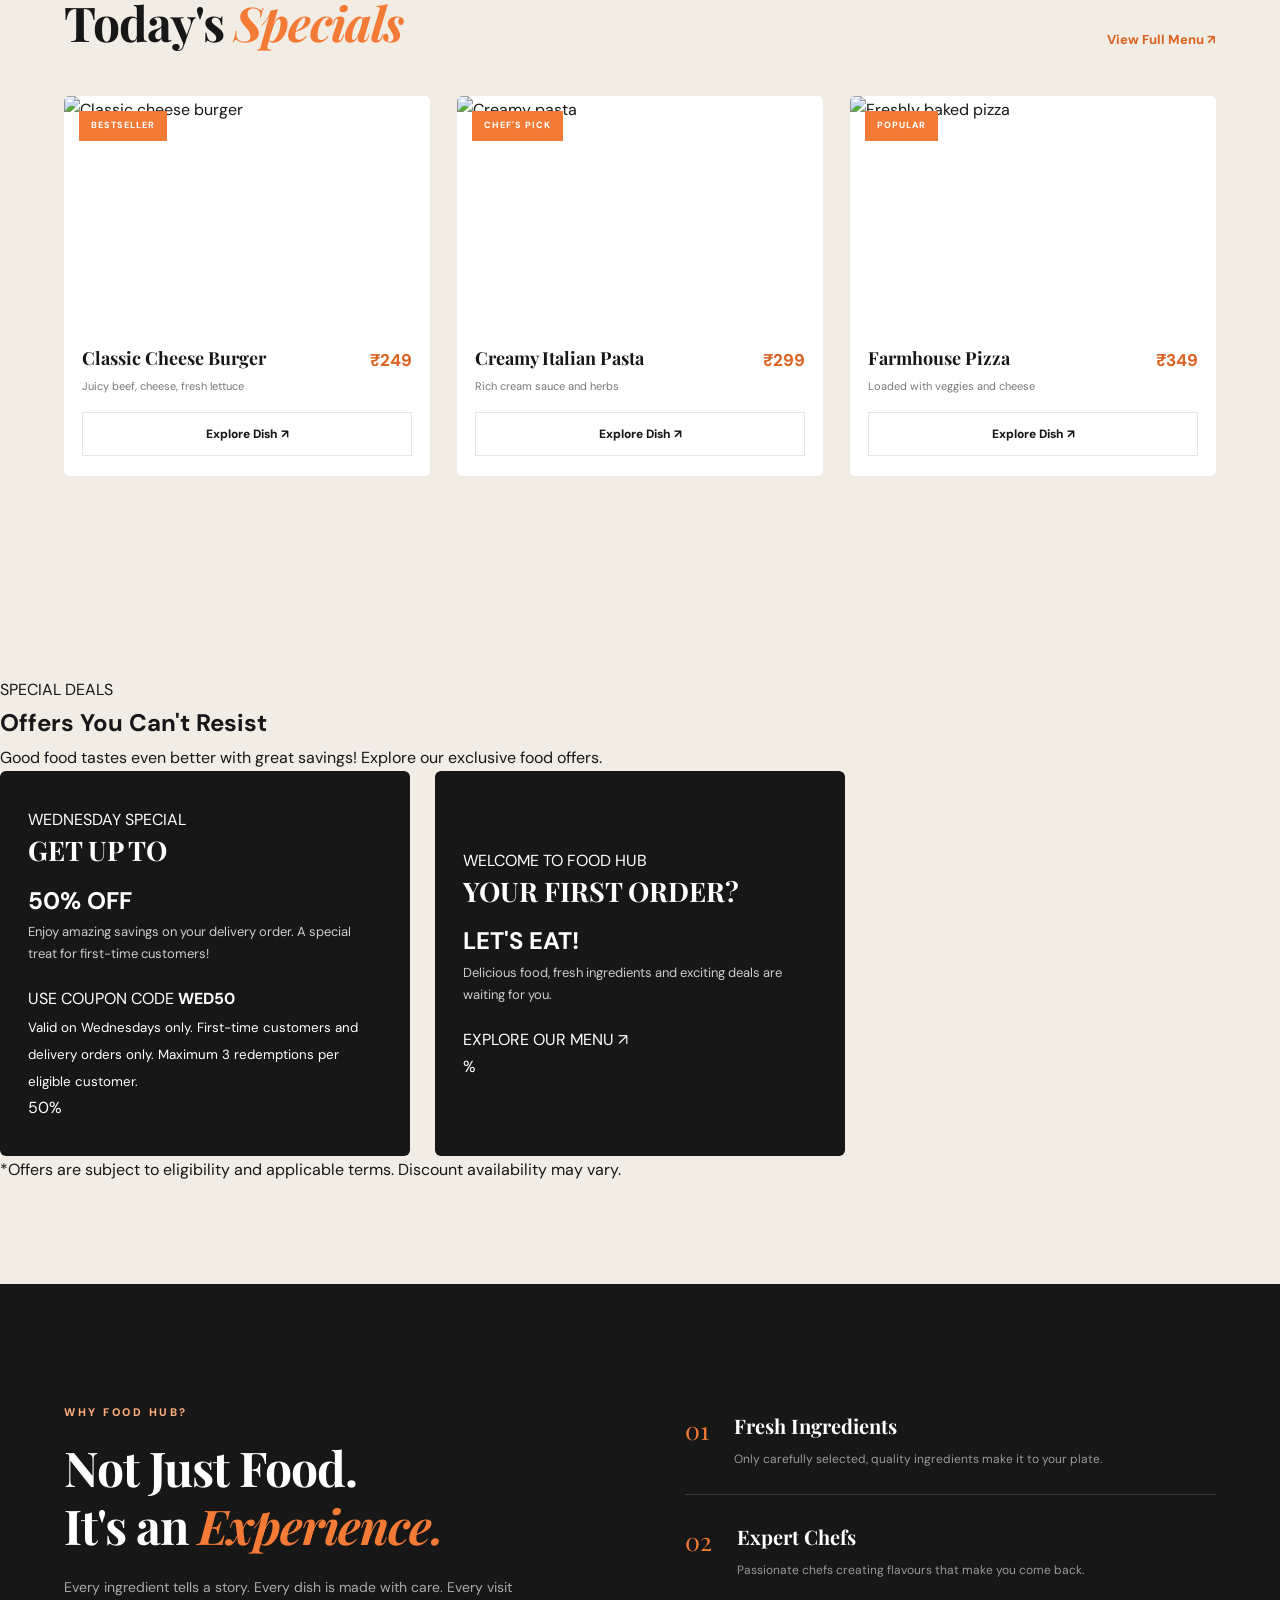
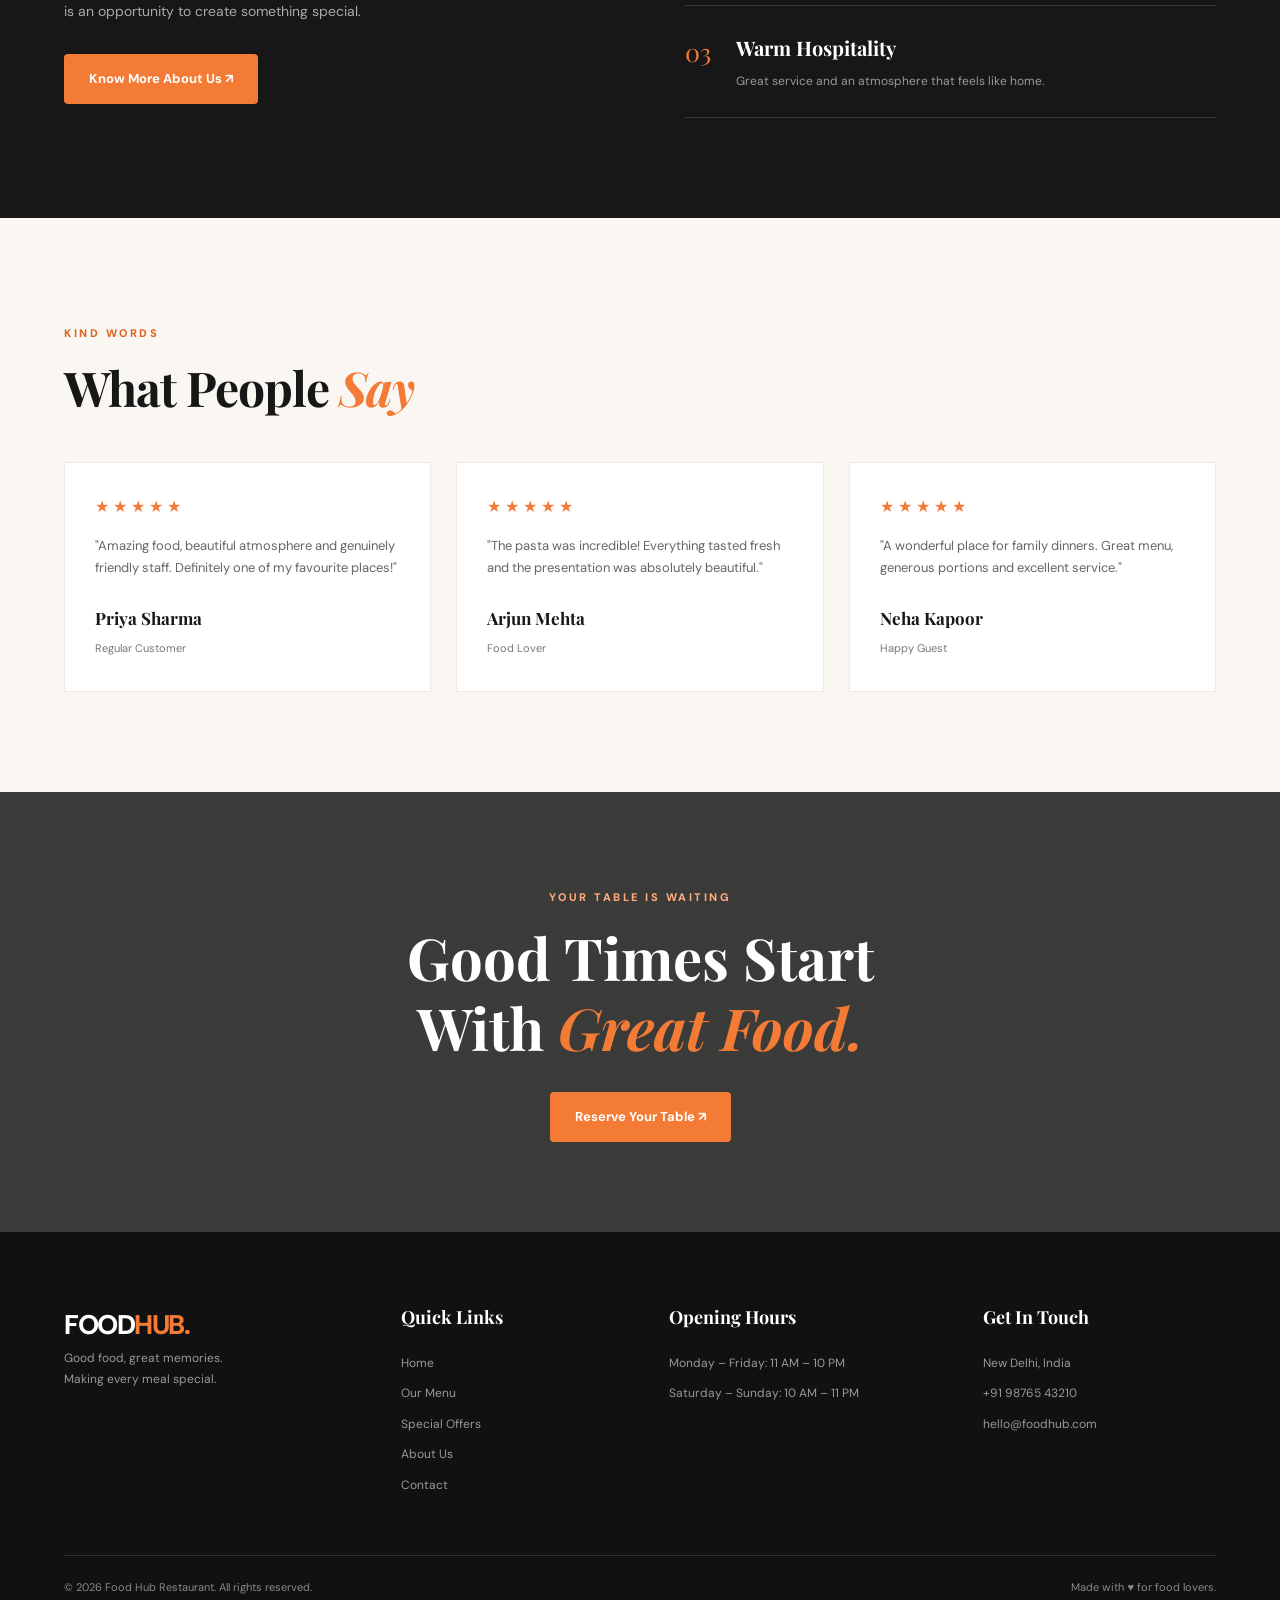
==== commit 9749aaf8: "Add restaurant offers and coupon section" ====
--- a/index.html
+++ b/index.html
@@ -1,175 +1,638 @@
 
 <!DOCTYPE html>
 <html lang="en">
+
 <head>
     <meta charset="UTF-8">
     <meta name="viewport" content="width=device-width, initial-scale=1.0">
     <meta name="description" content="Food Hub Restaurant - Discover delicious food, fresh ingredients and unforgettable dining experiences.">
     <meta name="theme-color" content="#171717">
+
     <title>Food Hub Restaurant | Taste The Difference</title>
+
     <link rel="preconnect" href="https://fonts.googleapis.com">
     <link rel="preconnect" href="https://fonts.gstatic.com" crossorigin>
+
     <link href="https://fonts.googleapis.com/css2?family=DM+Sans:wght@400;500;600;700;800&family=Playfair+Display:wght@500;600;700;800&display=swap" rel="stylesheet">
+
     <link rel="stylesheet" href="css/style.css">
     <script src="js/main.js" defer></script>
 </head>
+
 <body>
 
-<header class="header">
-    <nav class="navbar container">
-        <a href="index.html" class="logo">FOOD<span>HUB.</span></a>
-
-        <button class="menu-toggle" aria-label="Toggle navigation" aria-expanded="false">
-            <span></span><span></span><span></span>
-        </button>
-
-        <ul class="nav-links">
-            <li><a href="index.html" class="active">Home</a></li>
-            <li><a href="menu.html">Our Menu</a></li>
-            <li><a href="about.html">About Us</a></li>
-            <li><a href="contact.html">Contact</a></li>
-        </ul>
-
-        <div class="nav-actions">
-            <a href="menu.html" class="cart-link">Cart <span class="cart-count">0</span></a>
-            <a href="contact.html#reservation" class="btn btn-primary nav-book">Book a Table ↗</a>
+    <!-- HEADER -->
+    <header class="header">
+        <nav class="navbar container">
+
+            <a href="index.html" class="logo">FOOD<span>HUB.</span></a>
+
+            <button class="menu-toggle" aria-label="Toggle navigation" aria-expanded="false">
+                <span></span>
+                <span></span>
+                <span></span>
+            </button>
+
+            <ul class="nav-links">
+                <li><a href="index.html" class="active">Home</a></li>
+                <li><a href="menu.html">Our Menu</a></li>
+                <li><a href="#offers">Offers</a></li>
+                <li><a href="about.html">About Us</a></li>
+                <li><a href="contact.html">Contact</a></li>
+            </ul>
+
+            <div class="nav-actions">
+                <a href="menu.html" class="cart-link">
+                    Cart <span class="cart-count">0</span>
+                </a>
+
+                <a href="contact.html#reservation" class="btn btn-primary nav-book">
+                    Book a Table ↗
+                </a>
+            </div>
+
+        </nav>
+    </header>
+
+
+    <main>
+
+        <!-- HERO SECTION -->
+        <section class="hero">
+
+            <div class="hero-overlay"></div>
+
+            <div class="container hero-content">
+
+                <span class="eyebrow light-eyebrow">
+                    WELCOME TO FOOD HUB RESTAURANT
+                </span>
+
+                <h1>
+                    Good Food.<br>
+                    Great <span>Memories.</span>
+                </h1>
+
+                <p>
+                    Discover the art of delicious dining. Fresh ingredients,
+                    incredible flavours and moments worth sharing.
+                </p>
+
+                <div class="hero-buttons">
+                    <a href="menu.html" class="btn btn-primary">
+                        Explore Our Menu ↗
+                    </a>
+
+                    <a href="about.html" class="btn btn-outline">
+                        Discover Our Story
+                    </a>
+                </div>
+
+                <div class="hero-bottom">
+                    <div>
+                        <strong>4.9/5</strong>
+                        <span>Customer Rating</span>
+                    </div>
+
+                    <div>
+                        <strong>100%</strong>
+                        <span>Fresh Ingredients</span>
+                    </div>
+
+                    <div>
+                        <strong>25+</strong>
+                        <span>Signature Dishes</span>
+                    </div>
+                </div>
+
+            </div>
+
+            <div class="hero-tag">MADE WITH LOVE ♥</div>
+
+        </section>
+
+
+        <!-- WELCOME SECTION -->
+        <section class="welcome section-padding">
+
+            <div class="container welcome-grid">
+
+                <div class="welcome-image reveal">
+
+                    <img
+                        src="https://images.unsplash.com/photo-1414235077428-338989a2e8c0?auto=format&fit=crop&w=900&q=80"
+                        alt="Beautiful restaurant dining experience"
+                        loading="lazy"
+                    >
+
+                    <div class="image-note">
+                        <strong>Since 2015</strong>
+                        <span>Serving happiness</span>
+                    </div>
+
+                </div>
+
+                <div class="welcome-content reveal">
+
+                    <span class="eyebrow">A LITTLE ABOUT US</span>
+
+                    <h2>
+                        Where Every Meal<br>
+                        Becomes a <span>Memory.</span>
+                    </h2>
+
+                    <p>
+                        At Food Hub Restaurant, we believe great food brings
+                        people together. Our passion is creating unforgettable
+                        dishes using fresh ingredients, carefully crafted
+                        recipes and a whole lot of love.
+                    </p>
+
+                    <p>
+                        Whether it's a casual lunch, a family dinner or a
+                        special celebration, there's always a place for you
+                        at our table.
+                    </p>
+
+                    <a href="about.html" class="text-link">
+                        Discover Our Story <span>↗</span>
+                    </a>
+
+                </div>
+
+            </div>
+
+        </section>
+
+
+        <!-- TODAY'S SPECIALS -->
+        <section class="specials section-padding">
+
+            <div class="container">
+
+                <div class="section-heading reveal">
+
+                    <div>
+                        <span class="eyebrow">OUR FAVOURITES</span>
+                        <h2>Today's <span>Specials</span></h2>
+                    </div>
+
+                    <a href="menu.html" class="text-link">
+                        View Full Menu ↗
+                    </a>
+
+                </div>
+
+
+                <div class="food-grid">
+
+                    <article class="food-card reveal">
+
+                        <div class="food-image">
+
+                            <img
+                                src="https://images.unsplash.com/photo-1571091718767-18b5b1457add?auto=format&fit=crop&w=700&q=80"
+                                alt="Classic cheese burger"
+                                loading="lazy"
+                            >
+
+                            <span class="food-label">BESTSELLER</span>
+
+                        </div>
+
+                        <div class="food-info">
+
+                            <div>
+                                <h3>Classic Cheese Burger</h3>
+                                <span>Juicy beef, cheese, fresh lettuce</span>
+                            </div>
+
+                            <div class="food-price">₹249</div>
+
+                        </div>
+
+                        <a href="menu.html" class="food-order">
+                            Explore Dish ↗
+                        </a>
+
+                    </article>
+
+
+                    <article class="food-card reveal">
+
+                        <div class="food-image">
+
+                            <img
+                                src="https://images.unsplash.com/photo-1473093295043-cdd812d0e601?auto=format&fit=crop&w=700&q=80"
+                                alt="Creamy pasta"
+                                loading="lazy"
+                            >
+
+                            <span class="food-label">CHEF'S PICK</span>
+
+                        </div>
+
+                        <div class="food-info">
+
+                            <div>
+                                <h3>Creamy Italian Pasta</h3>
+                                <span>Rich cream sauce and herbs</span>
+                            </div>
+
+                            <div class="food-price">₹299</div>
+
+                        </div>
+
+                        <a href="menu.html" class="food-order">
+                            Explore Dish ↗
+                        </a>
+
+                    </article>
+
+
+                    <article class="food-card reveal">
+
+                        <div class="food-image">
+
+                            <img
+                                src="https://images.unsplash.com/photo-1574071318508-1cdbab80d002?auto=format&fit=crop&w=700&q=80"
+                                alt="Freshly baked pizza"
+                                loading="lazy"
+                            >
+
+                            <span class="food-label">POPULAR</span>
+
+                        </div>
+
+                        <div class="food-info">
+
+                            <div>
+                                <h3>Farmhouse Pizza</h3>
+                                <span>Loaded with veggies and cheese</span>
+                            </div>
+
+                            <div class="food-price">₹349</div>
+
+                        </div>
+
+                        <a href="menu.html" class="food-order">
+                            Explore Dish ↗
+                        </a>
+
+                    </article>
+
+                </div>
+
+            </div>
+
+        </section>
+
+
+        <!-- OFFERS AND DISCOUNTS SECTION -->
+        <section class="offers-section" id="offers">
+
+            <div class="offers-container">
+
+                <div class="offers-heading reveal">
+
+                    <span class="offers-tag">SPECIAL DEALS</span>
+
+                    <h2>Offers You Can't Resist</h2>
+
+                    <p>
+                        Good food tastes even better with great savings!
+                        Explore our exclusive food offers.
+                    </p>
+
+                </div>
+
+
+                <div class="offers-grid">
+
+                    <!-- WEDNESDAY OFFER -->
+                    <div class="offer-card wednesday-offer reveal">
+
+                        <div class="offer-content">
+
+                            <span class="offer-label">
+                                WEDNESDAY SPECIAL
+                            </span>
+
+                            <h3>GET UP TO</h3>
+
+                            <h2>50% OFF</h2>
+
+                            <p>
+                                Enjoy amazing savings on your delivery order.
+                                A special treat for first-time customers!
+                            </p>
+
+                            <div class="coupon-code">
+
+                                <span>USE COUPON CODE</span>
+
+                                <strong>WED50</strong>
+
+                            </div>
+
+                            <small>
+                                Valid on Wednesdays only. First-time customers
+                                and delivery orders only. Maximum 3 redemptions
+                                per eligible customer.
+                            </small>
+
+                        </div>
+
+                        <div class="offer-decoration">50%</div>
+
+                    </div>
+
+
+                    <!-- WELCOME OFFER -->
+                    <div class="offer-card welcome-offer reveal">
+
+                        <div class="offer-content">
+
+                            <span class="offer-label">
+                                WELCOME TO FOOD HUB
+                            </span>
+
+                            <h3>YOUR FIRST ORDER?</h3>
+
+                            <h2>LET'S EAT!</h2>
+
+                            <p>
+                                Delicious food, fresh ingredients and
+                                exciting deals are waiting for you.
+                            </p>
+
+                            <a href="menu.html" class="offer-button">
+                                EXPLORE OUR MENU ↗
+                            </a>
+
+                        </div>
+
+                        <div class="offer-decoration">%</div>
+
+                    </div>
+
+                </div>
+
+
+                <p class="offers-terms">
+                    *Offers are subject to eligibility and applicable terms.
+                    Discount availability may vary.
+                </p>
+
+            </div>
+
+        </section>
+        <!-- END OFFERS SECTION -->
+
+
+        <!-- EXPERIENCE SECTION -->
+        <section class="experience section-padding">
+
+            <div class="container experience-grid">
+
+                <div class="experience-content reveal">
+
+                    <span class="eyebrow light-eyebrow">
+                        WHY FOOD HUB?
+                    </span>
+
+                    <h2>
+                        Not Just Food.<br>
+                        It's an <span>Experience.</span>
+                    </h2>
+
+                    <p>
+                        Every ingredient tells a story. Every dish is made
+                        with care. Every visit is an opportunity to create
+                        something special.
+                    </p>
+
+                    <a href="about.html" class="btn btn-primary">
+                        Know More About Us ↗
+                    </a>
+
+                </div>
+
+
+                <div class="experience-points reveal">
+
+                    <div class="experience-point">
+
+                        <span>01</span>
+
+                        <div>
+                            <h3>Fresh Ingredients</h3>
+                            <p>
+                                Only carefully selected, quality ingredients
+                                make it to your plate.
+                            </p>
+                        </div>
+
+                    </div>
+
+
+                    <div class="experience-point">
+
+                        <span>02</span>
+
+                        <div>
+                            <h3>Expert Chefs</h3>
+                            <p>
+                                Passionate chefs creating flavours that
+                                make you come back.
+                            </p>
+                        </div>
+
+                    </div>
+
+
+                    <div class="experience-point">
+
+                        <span>03</span>
+
+                        <div>
+                            <h3>Warm Hospitality</h3>
+                            <p>
+                                Great service and an atmosphere that feels
+                                like home.
+                            </p>
+                        </div>
+
+                    </div>
+
+                </div>
+
+            </div>
+
+        </section>
+
+
+        <!-- TESTIMONIALS SECTION -->
+        <section class="testimonials section-padding">
+
+            <div class="container">
+
+                <div class="section-heading reveal">
+
+                    <div>
+                        <span class="eyebrow">KIND WORDS</span>
+                        <h2>What People <span>Say</span></h2>
+                    </div>
+
+                </div>
+
+
+                <div class="review-grid">
+
+                    <article class="review-card reveal">
+
+                        <div class="stars">★★★★★</div>
+
+                        <p>
+                            "Amazing food, beautiful atmosphere and genuinely
+                            friendly staff. Definitely one of my favourite places!"
+                        </p>
+
+                        <h4>Priya Sharma</h4>
+                        <span>Regular Customer</span>
+
+                    </article>
+
+
+                    <article class="review-card reveal">
+
+                        <div class="stars">★★★★★</div>
+
+                        <p>
+                            "The pasta was incredible! Everything tasted fresh
+                            and the presentation was absolutely beautiful."
+                        </p>
+
+                        <h4>Arjun Mehta</h4>
+                        <span>Food Lover</span>
+
+                    </article>
+
+
+                    <article class="review-card reveal">
+
+                        <div class="stars">★★★★★</div>
+
+                        <p>
+                            "A wonderful place for family dinners. Great menu,
+                            generous portions and excellent service."
+                        </p>
+
+                        <h4>Neha Kapoor</h4>
+                        <span>Happy Guest</span>
+
+                    </article>
+
+                </div>
+
+            </div>
+
+        </section>
+
+
+        <!-- CALL TO ACTION -->
+        <section class="cta-section">
+
+            <div class="container cta-content">
+
+                <span class="eyebrow light-eyebrow">
+                    YOUR TABLE IS WAITING
+                </span>
+
+                <h2>
+                    Good Times Start<br>
+                    With <span>Great Food.</span>
+                </h2>
+
+                <a href="contact.html#reservation" class="btn btn-primary">
+                    Reserve Your Table ↗
+                </a>
+
+            </div>
+
+        </section>
+
+    </main>
+
+
+    <!-- FOOTER -->
+    <footer class="footer">
+
+        <div class="container footer-grid">
+
+            <div>
+
+                <a href="index.html" class="logo footer-logo">
+                    FOOD<span>HUB.</span>
+                </a>
+
+                <p>
+                    Good food, great memories.<br>
+                    Making every meal special.
+                </p>
+
+            </div>
+
+
+            <div>
+
+                <h3>Quick Links</h3>
+
+                <a href="index.html">Home</a>
+                <a href="menu.html">Our Menu</a>
+                <a href="index.html#offers">Special Offers</a>
+                <a href="about.html">About Us</a>
+                <a href="contact.html">Contact</a>
+
+            </div>
+
+
+            <div>
+
+                <h3>Opening Hours</h3>
+
+                <p>Monday – Friday: 11 AM – 10 PM</p>
+                <p>Saturday – Sunday: 10 AM – 11 PM</p>
+
+            </div>
+
+
+            <div>
+
+                <h3>Get In Touch</h3>
+
+                <p>New Delhi, India</p>
+                <p>+91 98765 43210</p>
+                <p>hello@foodhub.com</p>
+
+            </div>
+
         </div>
-    </nav>
-</header>
-
-<main>
-    <section class="hero">
-        <div class="hero-overlay"></div>
-        <div class="container hero-content">
-            <span class="eyebrow light-eyebrow">WELCOME TO FOOD HUB RESTAURANT</span>
-            <h1>Good Food.<br>Great <span>Memories.</span></h1>
-            <p>Discover the art of delicious dining. Fresh ingredients, incredible flavours and moments worth sharing.</p>
-            <div class="hero-buttons">
-                <a href="menu.html" class="btn btn-primary">Explore Our Menu ↗</a>
-                <a href="about.html" class="btn btn-outline">Discover Our Story</a>
-            </div>
-            <div class="hero-bottom">
-                <div><strong>4.9/5</strong><span>Customer Rating</span></div>
-                <div><strong>100%</strong><span>Fresh Ingredients</span></div>
-                <div><strong>25+</strong><span>Signature Dishes</span></div>
-            </div>
+
+
+        <div class="container footer-bottom">
+
+            <span>
+                © 2026 Food Hub Restaurant. All rights reserved.
+            </span>
+
+            <span>
+                Made with ♥ for food lovers.
+            </span>
+
         </div>
-        <div class="hero-tag">MADE WITH LOVE ♥</div>
-    </section>
-
-    <section class="welcome section-padding">
-        <div class="container welcome-grid">
-            <div class="welcome-image reveal">
-                <img src="https://images.unsplash.com/photo-1414235077428-338989a2e8c0?auto=format&fit=crop&w=900&q=80" alt="Beautiful restaurant dining experience" loading="lazy">
-                <div class="image-note"><strong>Since 2015</strong><span>Serving happiness</span></div>
-            </div>
-            <div class="welcome-content reveal">
-                <span class="eyebrow">A LITTLE ABOUT US</span>
-                <h2>Where Every Meal<br>Becomes a <span>Memory.</span></h2>
-                <p>At Food Hub Restaurant, we believe great food brings people together. Our passion is creating unforgettable dishes using fresh ingredients, carefully crafted recipes and a whole lot of love.</p>
-                <p>Whether it's a casual lunch, a family dinner or a special celebration, there's always a place for you at our table.</p>
-                <a href="about.html" class="text-link">Discover Our Story <span>↗</span></a>
-            </div>
-        </div>
-    </section>
-
-    <section class="specials section-padding">
-        <div class="container">
-            <div class="section-heading reveal">
-                <div>
-                    <span class="eyebrow">OUR FAVOURITES</span>
-                    <h2>Today's <span>Specials</span></h2>
-                </div>
-                <a href="menu.html" class="text-link">View Full Menu ↗</a>
-            </div>
-
-            <div class="food-grid">
-                <article class="food-card reveal">
-                    <div class="food-image">
-                        <img src="https://images.unsplash.com/photo-1571091718767-18b5b1457add?auto=format&fit=crop&w=700&q=80" alt="Classic cheese burger" loading="lazy">
-                        <span class="food-label">BESTSELLER</span>
-                    </div>
-                    <div class="food-info">
-                        <div><h3>Classic Cheese Burger</h3><span>Juicy beef, cheese, fresh lettuce</span></div>
-                        <div class="food-price">₹249</div>
-                    </div>
-                    <a href="menu.html" class="food-order">Explore Dish ↗</a>
-                </article>
-
-                <article class="food-card reveal">
-                    <div class="food-image">
-                        <img src="https://images.unsplash.com/photo-1473093295043-cdd812d0e601?auto=format&fit=crop&w=700&q=80" alt="Creamy pasta" loading="lazy">
-                        <span class="food-label">CHEF'S PICK</span>
-                    </div>
-                    <div class="food-info">
-                        <div><h3>Creamy Italian Pasta</h3><span>Rich cream sauce and herbs</span></div>
-                        <div class="food-price">₹299</div>
-                    </div>
-                    <a href="menu.html" class="food-order">Explore Dish ↗</a>
-                </article>
-
-                <article class="food-card reveal">
-                    <div class="food-image">
-                        <img src="https://images.unsplash.com/photo-1574071318508-1cdbab80d002?auto=format&fit=crop&w=700&q=80" alt="Freshly baked pizza" loading="lazy">
-                        <span class="food-label">POPULAR</span>
-                    </div>
-                    <div class="food-info">
-                        <div><h3>Farmhouse Pizza</h3><span>Loaded with veggies and cheese</span></div>
-                        <div class="food-price">₹349</div>
-                    </div>
-                    <a href="menu.html" class="food-order">Explore Dish ↗</a>
-                </article>
-            </div>
-        </div>
-    </section>
-
-    <section class="experience section-padding">
-        <div class="container experience-grid">
-            <div class="experience-content reveal">
-                <span class="eyebrow light-eyebrow">WHY FOOD HUB?</span>
-                <h2>Not Just Food.<br>It's an <span>Experience.</span></h2>
-                <p>Every ingredient tells a story. Every dish is made with care. Every visit is an opportunity to create something special.</p>
-                <a href="about.html" class="btn btn-primary">Know More About Us ↗</a>
-            </div>
-            <div class="experience-points reveal">
-                <div class="experience-point"><span>01</span><div><h3>Fresh Ingredients</h3><p>Only carefully selected, quality ingredients make it to your plate.</p></div></div>
-                <div class="experience-point"><span>02</span><div><h3>Expert Chefs</h3><p>Passionate chefs creating flavours that make you come back.</p></div></div>
-                <div class="experience-point"><span>03</span><div><h3>Warm Hospitality</h3><p>Great service and an atmosphere that feels like home.</p></div></div>
-            </div>
-        </div>
-    </section>
-
-    <section class="testimonials section-padding">
-        <div class="container">
-            <div class="section-heading reveal">
-                <div><span class="eyebrow">KIND WORDS</span><h2>What People <span>Say</span></h2></div>
-            </div>
-            <div class="review-grid">
-                <article class="review-card reveal"><div class="stars">★★★★★</div><p>"Amazing food, beautiful atmosphere and genuinely friendly staff. Definitely one of my favourite places!"</p><h4>Priya Sharma</h4><span>Regular Customer</span></article>
-                <article class="review-card reveal"><div class="stars">★★★★★</div><p>"The pasta was incredible! Everything tasted fresh and the presentation was absolutely beautiful."</p><h4>Arjun Mehta</h4><span>Food Lover</span></article>
-                <article class="review-card reveal"><div class="stars">★★★★★</div><p>"A wonderful place for family dinners. Great menu, generous portions and excellent service."</p><h4>Neha Kapoor</h4><span>Happy Guest</span></article>
-            </div>
-        </div>
-    </section>
-
-    <section class="cta-section">
-        <div class="container cta-content">
-            <span class="eyebrow light-eyebrow">YOUR TABLE IS WAITING</span>
-            <h2>Good Times Start<br>With <span>Great Food.</span></h2>
-            <a href="contact.html#reservation" class="btn btn-primary">Reserve Your Table ↗</a>
-        </div>
-    </section>
-</main>
-
-<footer class="footer">
-    <div class="container footer-grid">
-        <div><a href="index.html" class="logo footer-logo">FOOD<span>HUB.</span></a><p>Good food, great memories.<br>Making every meal special.</p></div>
-        <div><h3>Quick Links</h3><a href="index.html">Home</a><a href="menu.html">Our Menu</a><a href="about.html">About Us</a><a href="contact.html">Contact</a></div>
-        <div><h3>Opening Hours</h3><p>Monday – Friday: 11 AM – 10 PM</p><p>Saturday – Sunday: 10 AM – 11 PM</p></div>
-        <div><h3>Get In Touch</h3><p>New Delhi, India</p><p>+91 98765 43210</p><p>hello@foodhub.com</p></div>
-    </div>
-    <div class="container footer-bottom"><span>© 2026 Food Hub Restaurant. All rights reserved.</span><span>Made with ♥ for food lovers.</span></div>
-</footer>
+
+    </footer>
 
 </body>
 </html>
--- a/css/style.css
+++ b/css/style.css
@@ -515,6 +515,112 @@
     transform: scale(.97);
 }
 
+/* =========================================
+   HOMEPAGE OFFERS SECTION
+========================================= */
+
+.offers-section {
+    background: #f1ece4;
+    padding: 100px 0;
+}
+
+.offers-section .section-heading {
+    margin-bottom: 40px;
+}
+
+.offers-section .section-heading h2 {
+    font-family: var(--heading);
+    font-size: clamp(34px, 4vw, 48px);
+}
+
+.offers-section .section-heading h2 span {
+    color: var(--orange);
+    font-style: italic;
+}
+
+.offers-grid {
+    display: grid;
+    grid-template-columns: repeat(3, 1fr);
+    gap: 25px;
+}
+
+.offer-card {
+    position: relative;
+    overflow: hidden;
+    min-height: 270px;
+    padding: 35px 28px;
+    display: flex;
+    flex-direction: column;
+    justify-content: center;
+    background: var(--dark);
+    color: white;
+    border-radius: 6px;
+    transition: var(--transition);
+}
+
+.offer-card:hover {
+    transform: translateY(-8px);
+    box-shadow: 0 18px 40px rgba(0,0,0,.15);
+}
+
+.offer-card h3 {
+    font-family: var(--heading);
+    font-size: 27px;
+    line-height: 1.3;
+    margin-bottom: 12px;
+}
+
+.offer-card h3 span {
+    color: var(--orange);
+}
+
+.offer-card p {
+    color: #ccc;
+    font-size: 13px;
+    margin-bottom: 20px;
+}
+
+.offer-code {
+    display: inline-block;
+    width: fit-content;
+    padding: 9px 17px;
+    border: 1px dashed var(--orange);
+    color: var(--orange);
+    font-size: 14px;
+    font-weight: 800;
+    letter-spacing: 2px;
+}
+
+.offer-tag {
+    position: absolute;
+    top: 18px;
+    right: 18px;
+    padding: 6px 12px;
+    background: var(--orange);
+    color: white;
+    font-size: 9px;
+    font-weight: 800;
+    letter-spacing: 1px;
+    border-radius: 3px;
+}
+
+.offer-card.featured {
+    background: var(--orange);
+}
+
+.offer-card.featured h3 span,
+.offer-card.featured .offer-code {
+    color: white;
+}
+
+.offer-card.featured .offer-code {
+    border-color: white;
+}
+
+.offer-card.featured p {
+    color: #fff0e8;
+}
+
 /* EXPERIENCE */
 
 .experience {
@@ -730,6 +836,8 @@
     display: none;
 }
 
+/* CART SUMMARY */
+
 .cart-summary {
     margin-top: 45px;
     padding: 25px 30px;
@@ -740,6 +848,7 @@
     justify-content: space-between;
     gap: 20px;
     border-radius: 5px;
+    flex-wrap: wrap;
 }
 
 .cart-summary > div > span {
@@ -754,6 +863,119 @@
 
 .cart-summary h3 span {
     color: var(--orange);
+}
+
+/* COUPON SECTION */
+
+.cart-summary .foodhub-coupon {
+    flex-basis: 100%;
+    width: 100%;
+    min-width: 0;
+}
+
+.foodhub-coupon {
+    width: 100%;
+    margin-top: 25px;
+    padding: 30px;
+    background: #252525;
+    border: 1px solid #444;
+    border-radius: 8px;
+    display: flex;
+    flex-direction: column;
+    gap: 15px;
+}
+
+.foodhub-coupon h3 {
+    font-family: var(--heading);
+    font-size: 25px;
+    color: var(--white);
+    margin: 0;
+}
+
+.foodhub-coupon > p {
+    color: #aaa;
+    font-size: 13px;
+    margin: 0;
+}
+
+.foodhub-coupon input[type="text"] {
+    width: 100%;
+    max-width: 420px;
+    padding: 14px 16px;
+    background: #fff;
+    color: var(--dark);
+    border: 1px solid #555;
+    border-radius: 4px;
+    outline: none;
+    font-size: 13px;
+    transition: var(--transition);
+}
+
+.foodhub-coupon input[type="text"]:focus {
+    border-color: var(--orange);
+    box-shadow: 0 0 0 3px rgba(244, 123, 53, 0.15);
+}
+
+.foodhub-coupon input[type="text"]::placeholder {
+    color: #999;
+}
+
+.foodhub-coupon .delivery-option {
+    display: flex;
+    align-items: center;
+    gap: 10px;
+    color: #ddd;
+    font-size: 13px;
+    cursor: pointer;
+    width: fit-content;
+}
+
+.foodhub-coupon .delivery-option input {
+    width: 16px;
+    height: 16px;
+    accent-color: var(--orange);
+    cursor: pointer;
+}
+
+.foodhub-coupon .btn {
+    width: fit-content;
+    min-width: 160px;
+    border: none;
+}
+
+.foodhub-coupon .btn:disabled {
+    opacity: 0.6;
+    cursor: not-allowed;
+    transform: none;
+    box-shadow: none;
+}
+
+#coupon-message {
+    min-height: 0;
+    font-size: 13px;
+    font-weight: 700;
+    margin: 0;
+}
+
+#coupon-message:empty {
+    display: none;
+}
+
+#coupon-message.success {
+    color: #55d98b;
+}
+
+#coupon-message.error {
+    color: #ff7777;
+}
+
+.foodhub-coupon small {
+    display: block;
+    max-width: 550px;
+    color: #999;
+    font-size: 11px;
+    line-height: 1.7;
+    margin-top: 3px;
 }
 
 /* ABOUT */
@@ -1091,6 +1313,10 @@
     }
 
     .footer-grid {
+        grid-template-columns: repeat(2, 1fr);
+    }
+
+    .offers-grid {
         grid-template-columns: repeat(2, 1fr);
     }
 }
@@ -1302,6 +1528,35 @@
         grid-template-columns: repeat(2, 1fr);
         gap: 35px 20px;
     }
+
+    .offers-section {
+        padding: 70px 0;
+    }
+
+    .offers-grid {
+        grid-template-columns: 1fr;
+    }
+
+    .offer-card {
+        min-height: 240px;
+    }
+
+    .foodhub-coupon {
+        padding: 22px 18px;
+        margin-top: 20px;
+    }
+
+    .foodhub-coupon h3 {
+        font-size: 22px;
+    }
+
+    .foodhub-coupon input[type="text"] {
+        max-width: 100%;
+    }
+
+    .foodhub-coupon .btn {
+        width: 100%;
+    }
 }
 
 /* SMALL MOBILE */
@@ -1377,6 +1632,22 @@
 
     .reservation-card h2 {
         font-size: 30px;
+    }
+
+    .foodhub-coupon {
+        padding: 20px 15px;
+    }
+
+    .foodhub-coupon h3 {
+        font-size: 20px;
+    }
+
+    .foodhub-coupon > p {
+        font-size: 12px;
+    }
+
+    .foodhub-coupon small {
+        font-size: 10px;
     }
 }
 
